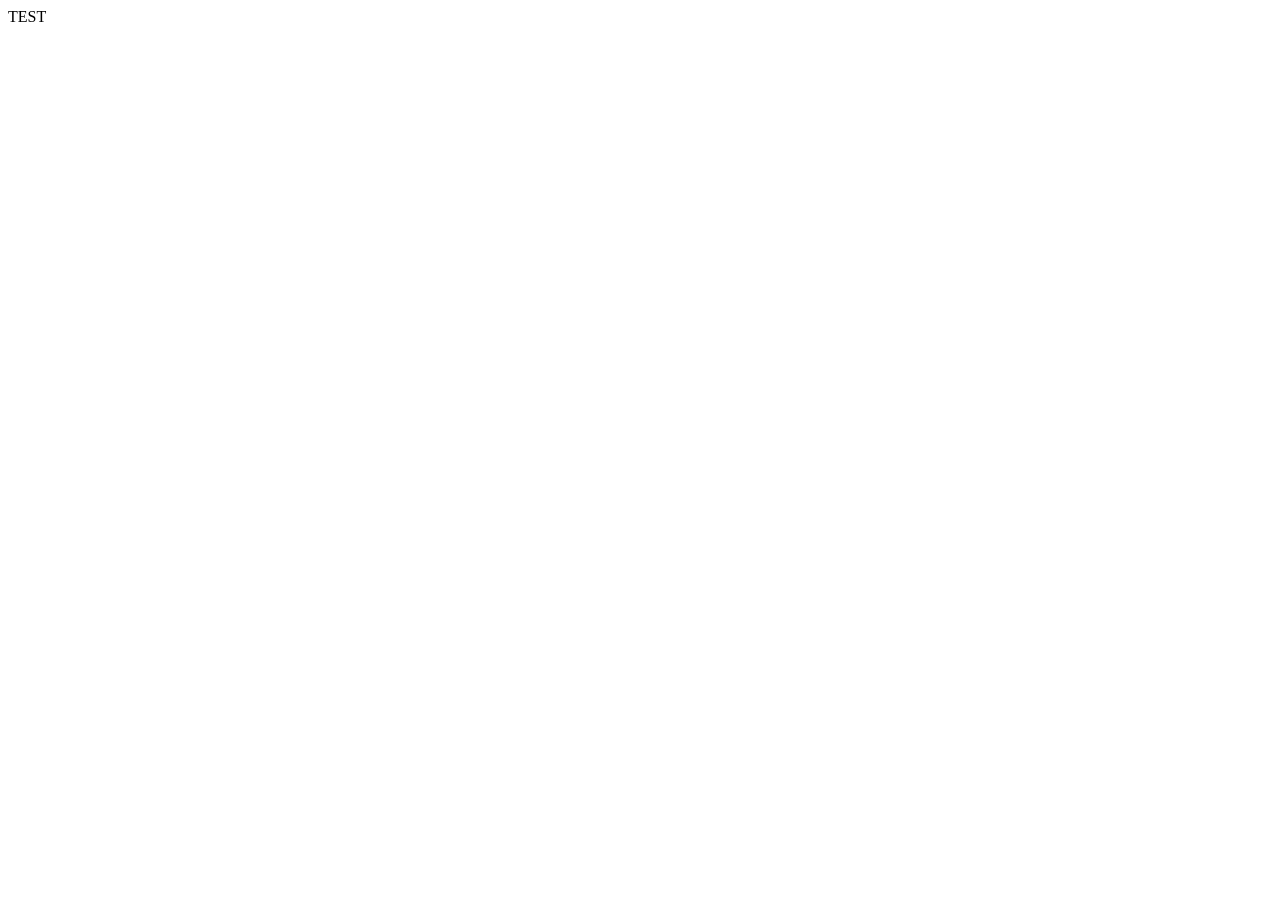
==== login.html @ 47cccaea "created the login boilerplate" ====
<!doctype html>
<html lang="en">
  <head>
    <meta charset="UTF-8" />
    <meta name="viewport" content="width=device-width, initial-scale=1.0" />
    <title>Document</title>
  </head>
  <body>
    <div class="test">TEST</div>
  </body>
</html>
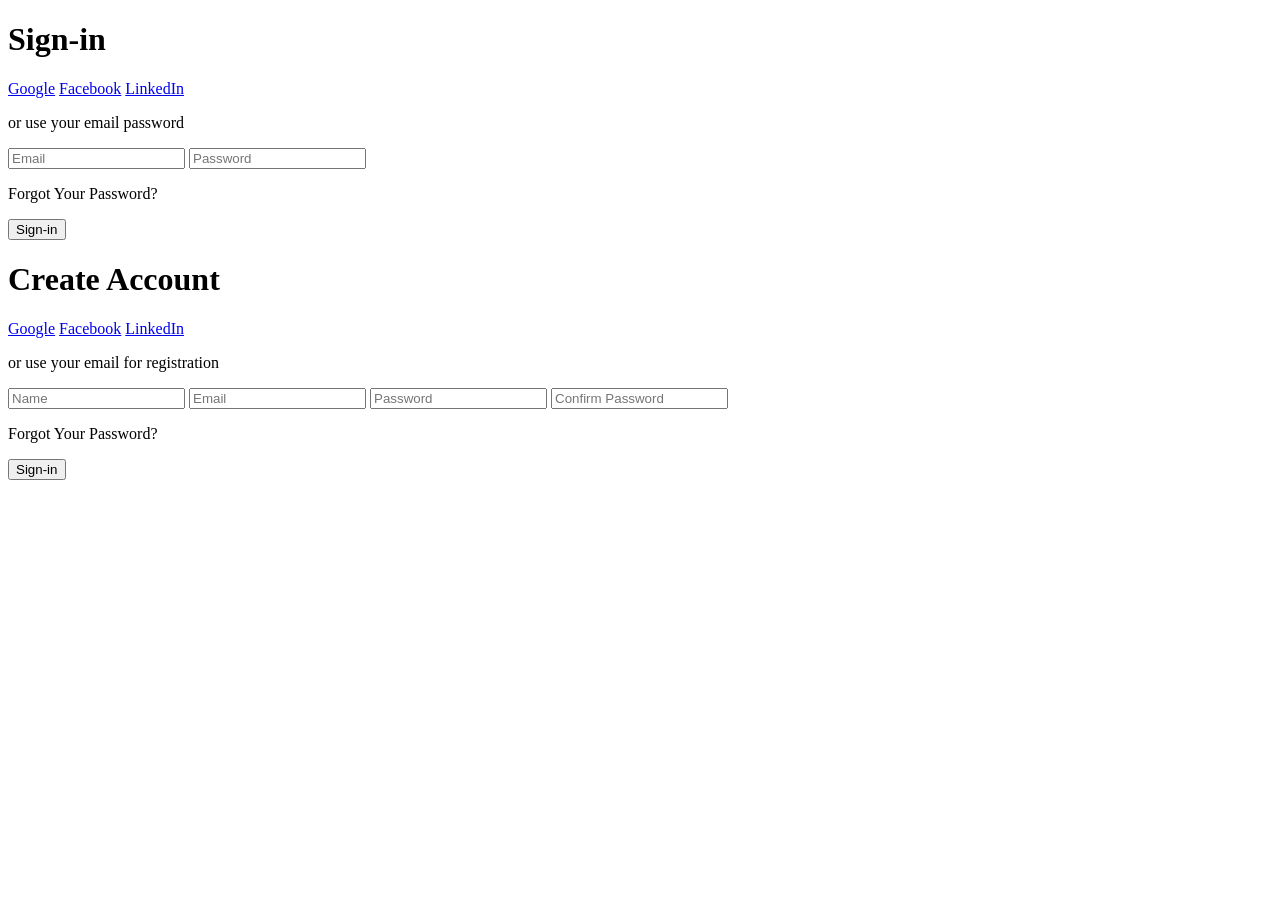
==== commit 73bf07a5: "added HTML structure for my HTML login" ====
--- a/login.html
+++ b/login.html
@@ -6,6 +6,45 @@
     <title>Document</title>
   </head>
   <body>
-    <div class="test">TEST</div>
+    <div class="container">
+      <div class="form-container">
+        <form action="POST">
+          <h1>Sign-in</h1>
+
+          <div class="other-sign-in">
+            <a href="#" class="social-icon">Google</a>
+            <a href="#" class="social-icon">Facebook</a>
+            <a href="#" class="social-icon">LinkedIn</a>
+          </div>
+
+          <p>or use your email password</p>
+          <input type="email" placeholder="Email" />
+          <input type="password" placeholder="Password" />
+
+          <p>Forgot Your Password?</p>
+          <button type="submit">Sign-in</button>
+        </form>
+      </div>
+      <div class="form-container">
+        <form action="POST">
+          <h1>Create Account</h1>
+
+          <div class="other-sign-in">
+            <a href="#" class="social-icon">Google</a>
+            <a href="#" class="social-icon">Facebook</a>
+            <a href="#" class="social-icon">LinkedIn</a>
+          </div>
+
+          <p>or use your email for registration</p>
+          <input type="text" placeholder="Name" />
+          <input type="email" placeholder="Email" />
+          <input type="password" placeholder="Password" />
+          <input type="password" placeholder="Confirm Password" />
+
+          <p>Forgot Your Password?</p>
+          <button type="submit">Sign-in</button>
+        </form>
+      </div>
+    </div>
   </body>
 </html>
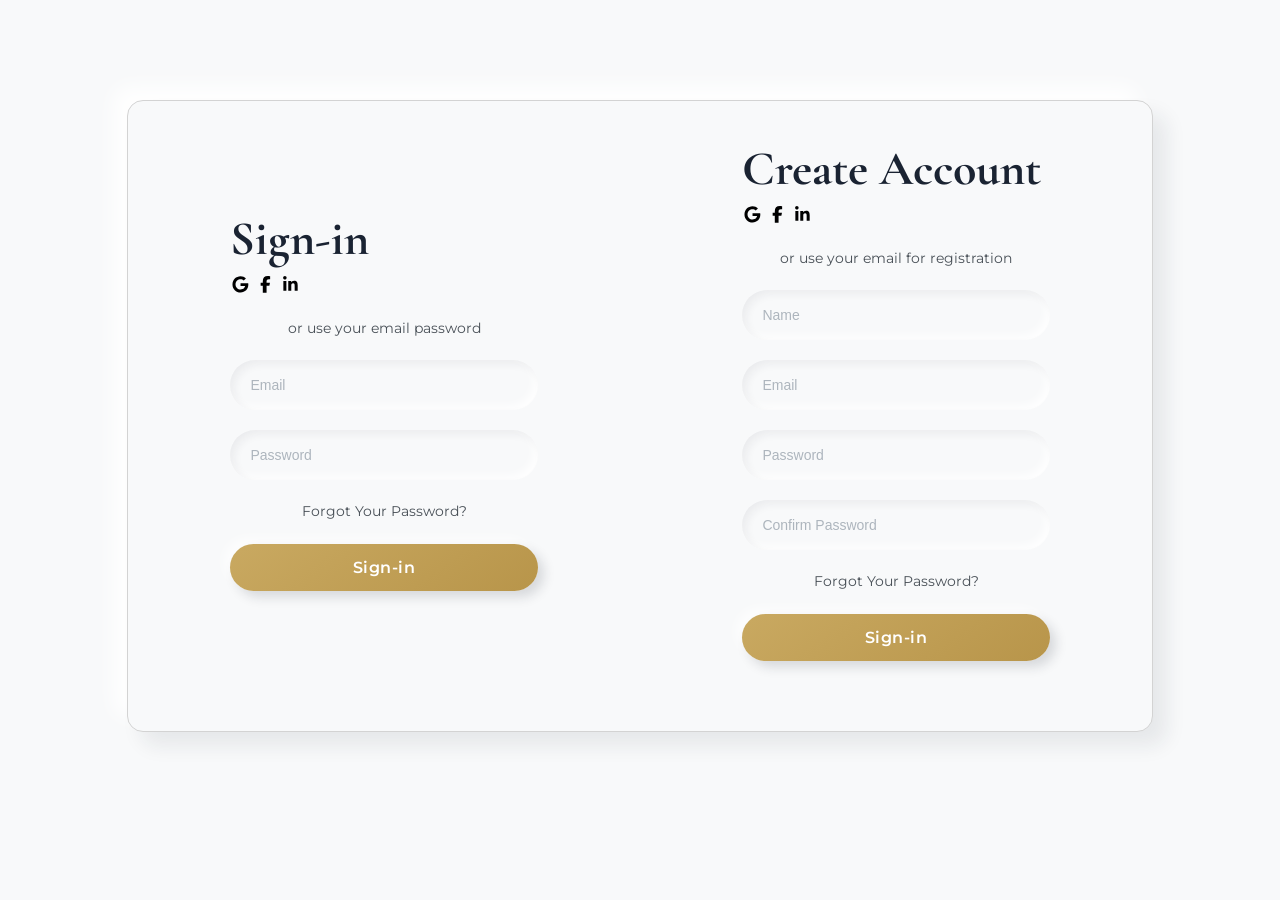
==== commit 1f824e99: "Added some styling for my login form" ====
--- a/login.html
+++ b/login.html
@@ -3,46 +3,89 @@
   <head>
     <meta charset="UTF-8" />
     <meta name="viewport" content="width=device-width, initial-scale=1.0" />
+    <!-- Stylesheet -->
+    <link rel="stylesheet" href="styles.css" />
+
+    <link
+      href="https://fonts.googleapis.com/css2?family=Cormorant+Garamond:wght@600;700&family=Montserrat:wght@400;500&display=swap"
+      rel="stylesheet"
+    />
     <title>Document</title>
   </head>
   <body>
-    <div class="container">
-      <div class="form-container">
+    <div class="login-container">
+      <div class="login-form-container">
         <form action="POST">
-          <h1>Sign-in</h1>
+          <h1 class="no-select">Sign-in</h1>
 
           <div class="other-sign-in">
-            <a href="#" class="social-icon">Google</a>
-            <a href="#" class="social-icon">Facebook</a>
-            <a href="#" class="social-icon">LinkedIn</a>
+            <a href="#" class="login-social-icon"
+              ><svg xmlns="http://www.w3.org/2000/svg" viewBox="0 0 640 640">
+                <!--!Font Awesome Free v7.2.0 by @fontawesome - https://fontawesome.com License - https://fontawesome.com/license/free Copyright 2026 Fonticons, Inc.-->
+                <path
+                  d="M564 325.8C564 467.3 467.1 568 324 568C186.8 568 76 457.2 76 320C76 182.8 186.8 72 324 72C390.8 72 447 96.5 490.3 136.9L422.8 201.8C334.5 116.6 170.3 180.6 170.3 320C170.3 406.5 239.4 476.6 324 476.6C422.2 476.6 459 406.2 464.8 369.7L324 369.7L324 284.4L560.1 284.4C562.4 297.1 564 309.3 564 325.8z"
+                /></svg
+            ></a>
+            <a href="#" class="login-social-icon"
+              ><svg xmlns="http://www.w3.org/2000/svg" viewBox="0 0 640 640">
+                <!--!Font Awesome Free v7.2.0 by @fontawesome - https://fontawesome.com License - https://fontawesome.com/license/free Copyright 2026 Fonticons, Inc.-->
+                <path
+                  d="M240 363.3L240 576L356 576L356 363.3L442.5 363.3L460.5 265.5L356 265.5L356 230.9C356 179.2 376.3 159.4 428.7 159.4C445 159.4 458.1 159.8 465.7 160.6L465.7 71.9C451.4 68 416.4 64 396.2 64C289.3 64 240 114.5 240 223.4L240 265.5L174 265.5L174 363.3L240 363.3z"
+                /></svg
+            ></a>
+            <a href="#" class="login-social-icon"
+              ><svg xmlns="http://www.w3.org/2000/svg" viewBox="0 0 640 640">
+                <!--!Font Awesome Free v7.2.0 by @fontawesome - https://fontawesome.com License - https://fontawesome.com/license/free Copyright 2026 Fonticons, Inc.-->
+                <path
+                  d="M196.3 512L103.4 512L103.4 212.9L196.3 212.9L196.3 512zM149.8 172.1C120.1 172.1 96 147.5 96 117.8C96 103.5 101.7 89.9 111.8 79.8C121.9 69.7 135.6 64 149.8 64C164 64 177.7 69.7 187.8 79.8C197.9 89.9 203.6 103.6 203.6 117.8C203.6 147.5 179.5 172.1 149.8 172.1zM543.9 512L451.2 512L451.2 366.4C451.2 331.7 450.5 287.2 402.9 287.2C354.6 287.2 347.2 324.9 347.2 363.9L347.2 512L254.4 512L254.4 212.9L343.5 212.9L343.5 253.7L344.8 253.7C357.2 230.2 387.5 205.4 432.7 205.4C526.7 205.4 544 267.3 544 347.7L544 512L543.9 512z"
+                /></svg
+            ></a>
           </div>
 
-          <p>or use your email password</p>
+          <p class="no-select">or use your email password</p>
           <input type="email" placeholder="Email" />
           <input type="password" placeholder="Password" />
 
           <p>Forgot Your Password?</p>
-          <button type="submit">Sign-in</button>
+          <button class="btn-submit-contact" type="submit">Sign-in</button>
         </form>
       </div>
-      <div class="form-container">
+      <div class="login-form-container">
         <form action="POST">
-          <h1>Create Account</h1>
+          <h1 class="no-select">Create Account</h1>
 
           <div class="other-sign-in">
-            <a href="#" class="social-icon">Google</a>
-            <a href="#" class="social-icon">Facebook</a>
-            <a href="#" class="social-icon">LinkedIn</a>
+            <a href="#" class="login-social-icon"
+              ><svg xmlns="http://www.w3.org/2000/svg" viewBox="0 0 640 640">
+                <!--!Font Awesome Free v7.2.0 by @fontawesome - https://fontawesome.com License - https://fontawesome.com/license/free Copyright 2026 Fonticons, Inc.-->
+                <path
+                  d="M564 325.8C564 467.3 467.1 568 324 568C186.8 568 76 457.2 76 320C76 182.8 186.8 72 324 72C390.8 72 447 96.5 490.3 136.9L422.8 201.8C334.5 116.6 170.3 180.6 170.3 320C170.3 406.5 239.4 476.6 324 476.6C422.2 476.6 459 406.2 464.8 369.7L324 369.7L324 284.4L560.1 284.4C562.4 297.1 564 309.3 564 325.8z"
+                /></svg
+            ></a>
+            <a href="#" class="login-social-icon"
+              ><svg xmlns="http://www.w3.org/2000/svg" viewBox="0 0 640 640">
+                <!--!Font Awesome Free v7.2.0 by @fontawesome - https://fontawesome.com License - https://fontawesome.com/license/free Copyright 2026 Fonticons, Inc.-->
+                <path
+                  d="M240 363.3L240 576L356 576L356 363.3L442.5 363.3L460.5 265.5L356 265.5L356 230.9C356 179.2 376.3 159.4 428.7 159.4C445 159.4 458.1 159.8 465.7 160.6L465.7 71.9C451.4 68 416.4 64 396.2 64C289.3 64 240 114.5 240 223.4L240 265.5L174 265.5L174 363.3L240 363.3z"
+                /></svg
+            ></a>
+            <a href="#" class="login-social-icon"
+              ><svg xmlns="http://www.w3.org/2000/svg" viewBox="0 0 640 640">
+                <!--!Font Awesome Free v7.2.0 by @fontawesome - https://fontawesome.com License - https://fontawesome.com/license/free Copyright 2026 Fonticons, Inc.-->
+                <path
+                  d="M196.3 512L103.4 512L103.4 212.9L196.3 212.9L196.3 512zM149.8 172.1C120.1 172.1 96 147.5 96 117.8C96 103.5 101.7 89.9 111.8 79.8C121.9 69.7 135.6 64 149.8 64C164 64 177.7 69.7 187.8 79.8C197.9 89.9 203.6 103.6 203.6 117.8C203.6 147.5 179.5 172.1 149.8 172.1zM543.9 512L451.2 512L451.2 366.4C451.2 331.7 450.5 287.2 402.9 287.2C354.6 287.2 347.2 324.9 347.2 363.9L347.2 512L254.4 512L254.4 212.9L343.5 212.9L343.5 253.7L344.8 253.7C357.2 230.2 387.5 205.4 432.7 205.4C526.7 205.4 544 267.3 544 347.7L544 512L543.9 512z"
+                /></svg
+            ></a>
           </div>
 
-          <p>or use your email for registration</p>
+          <p class="no-select">or use your email for registration</p>
           <input type="text" placeholder="Name" />
           <input type="email" placeholder="Email" />
           <input type="password" placeholder="Password" />
           <input type="password" placeholder="Confirm Password" />
 
           <p>Forgot Your Password?</p>
-          <button type="submit">Sign-in</button>
+          <button class="btn-submit-contact" type="submit">Sign-in</button>
         </form>
       </div>
     </div>
--- a/styles.css
+++ b/styles.css
@@ -0,0 +1,1931 @@
+/* CSS RESET */
+
+html, body, div, span, applet, object, iframe,
+h1, h2, h3, h4, h5, h6, p, blockquote, pre,
+a, abbr, acronym, address, big, cite, code,
+del, dfn, em, img, ins, kbd, q, s, samp,
+small, strike, strong, sub, sup, tt, var,
+b, u, i, center,
+dl, dt, dd, ol, ul, li,
+fieldset, form, label, legend,
+table, caption, tbody, tfoot, thead, tr, th, td,
+article, aside, canvas, details, embed, 
+figure, figcaption, footer, header, hgroup, 
+menu, nav, output, ruby, section, summary,
+time, mark, audio, video {
+	margin: 0;
+	padding: 0;
+	border: 0;
+	font-size: 100%;
+	font: inherit;
+	vertical-align: baseline;
+}
+/* HTML5 display-role reset for older browsers */
+article, aside, details, figcaption, figure, 
+footer, header, hgroup, menu, nav, section {
+	display: block;
+}
+body {
+	line-height: 1;
+}
+ol, ul {
+	list-style: none;
+}
+blockquote, q {
+	quotes: none;
+}
+blockquote:before, blockquote:after,
+q:before, q:after {
+	content: '';
+	content: none;
+}
+table {
+	border-collapse: collapse;
+	border-spacing: 0;
+}
+
+html{
+  scroll-behavior: smooth;
+}
+
+/* ROOT STYLING */
+
+:root {
+  /* Typography */
+  --font-heading: 'Cormorant Garamond', serif;
+  --font-body: 'Montserrat', sans-serif;
+  
+  --font-weight-normal: 400;
+  --font-weight-medium: 500;
+  --font-weight-semibold: 600;
+  --font-weight-bold: 700;
+  
+  --line-height-tight: 1.2;
+  --line-height-normal: 1.6;
+  --line-height-relaxed: 1.8;
+  
+  /* Primary Colors - Deep Navy & Gold (Elegant & Prestigious) */
+  --color-primary: #1a2332;        /* Deep navy blue */
+  --color-primary-light: #2d3e50;  /* Lighter navy */
+  --color-primary-dark: #0f1419;   /* Darker navy */
+  
+  --color-accent: #c9a961;         /* Elegant gold */
+  --color-accent-light: #d4bc7f;   /* Light gold */
+  --color-accent-dark: #b8954a;    /* Dark gold */
+  
+  /* Secondary Colors */
+  --color-secondary: #3d5a80;      /* Slate blue */
+  --color-secondary-light: #5a7a9f; /* Light slate */
+  
+  /* Neutral Colors */
+  --color-white: #ffffff;
+  --color-light: #f8f9fa;          /* Off-white background */
+  --color-gray-100: #e9ecef;       /* Very light gray */
+  --color-gray-200: #dee2e6;       /* Light gray */
+  --color-gray-300: #ced4da;       /* Medium-light gray */
+  --color-gray-400: #adb5bd;       /* Medium gray */
+  --color-gray-500: #6c757d;       /* Gray */
+  --color-gray-600: #495057;       /* Dark gray */
+  --color-gray-700: #343a40;       /* Very dark gray */
+  --color-black: #000000;
+  
+  /* Text Colors */
+  --text-primary: #1a2332;         /* Main text (navy) */
+  --text-secondary: #495057;       /* Secondary text */
+  --text-muted: #6c757d;           /* Muted text */
+  --text-light: #adb5bd;           /* Light text */
+  --text-white: #ffffff;           /* White text */
+  --text-accent: #c9a961;          /* Gold text */
+  
+  /* Background Colors */
+  --bg-primary: #ffffff;           /* Main background */
+  --bg-secondary: #f8f9fa;         /* Secondary background */
+  --bg-dark: #1a2332;              /* Dark background */
+  --bg-accent: #c9a961;            /* Accent background */
+  --bg-hover: #f1f3f5;             /* Hover background */
+  
+  /* Border Colors */
+  --border-light: #e9ecef;
+  --border-medium: #dee2e6;
+  --border-dark: #ced4da;
+  --border-accent: #c9a961;
+  --border-primary: #1a2332;
+  
+  /* Shadow Colors */
+  --shadow-sm: 0 1px 3px rgba(26, 35, 50, 0.12);
+  --shadow-md: 0 4px 6px rgba(26, 35, 50, 0.15);
+  --shadow-lg: 0 10px 25px rgba(26, 35, 50, 0.2);
+  --shadow-xl: 0 20px 40px rgba(26, 35, 50, 0.25);
+  --shadow-accent: 0 4px 12px rgba(201, 169, 97, 0.3);
+  --shadow-inset: inset 0 2px 4px rgba(0, 0, 0, 0.06);
+  
+  /* Button Colors */
+  --btn-primary-bg: #1a2332;
+  --btn-primary-text: #ffffff;
+  --btn-primary-hover: #2d3e50;
+  --btn-primary-active: #0f1419;
+  --btn-primary-shadow: 0 4px 12px rgba(26, 35, 50, 0.3);
+  
+  --btn-accent-bg: #c9a961;
+  --btn-accent-text: #ffffff;
+  --btn-accent-hover: #d4bc7f;
+  --btn-accent-active: #b8954a;
+  --btn-accent-shadow: 0 4px 12px rgba(201, 169, 97, 0.4);
+  
+  --btn-secondary-bg: transparent;
+  --btn-secondary-text: #1a2332;
+  --btn-secondary-border: #1a2332;
+  --btn-secondary-hover-bg: #1a2332;
+  --btn-secondary-hover-text: #ffffff;
+  
+  --btn-outline-bg: transparent;
+  --btn-outline-text: #c9a961;
+  --btn-outline-border: #c9a961;
+  --btn-outline-hover-bg: #c9a961;
+  --btn-outline-hover-text: #ffffff;
+  
+  /* Highlights & Accents */
+  --highlight-primary: #c9a961;
+  --highlight-secondary: #3d5a80;
+  --accent-underline: #c9a961;
+  --selection-bg: #c9a961;
+  --selection-text: #ffffff;
+  
+  /* Spacing */
+  --spacing-xs: 0.5rem;
+  --spacing-sm: 1rem;
+  --spacing-md: 1.5rem;
+  --spacing-lg: 2rem;
+  --spacing-xl: 3rem;
+  --spacing-2xl: 4rem;
+  
+  /* Border Radius */
+  --radius-sm: 4px;
+  --radius-md: 8px;
+  --radius-lg: 12px;
+  --radius-xl: 16px;
+  --radius-full: 9999px;
+  
+  /* Transitions */
+  --transition-fast: 150ms ease-in-out;
+  --transition-base: 250ms ease-in-out;
+  --transition-slow: 350ms ease-in-out;
+}
+
+/* Typography Styles */
+h1, h2, h3, h4, h5, h6 {
+  font-family: var(--font-heading);
+  color: var(--text-primary);
+  line-height: var(--line-height-tight);
+  margin-bottom: var(--spacing-md);
+}
+
+h1 {
+  font-weight: var(--font-weight-bold);
+  font-size: 3rem;
+}
+
+h2 {
+  font-weight: var(--font-weight-semibold);
+  font-size: 2.5rem;
+}
+
+h3 {
+  font-weight: var(--font-weight-semibold);
+  font-size: 2rem;
+}
+
+p, body {
+  font-family: var(--font-body);
+  font-weight: var(--font-weight-normal);
+  line-height: var(--line-height-normal);
+  color: var(--text-secondary);
+}
+
+body{
+  background-color: var(--color-light);
+
+}
+
+/* Text Selection */
+::selection {
+  background-color: var(--selection-bg);
+  color: var(--selection-text);
+}
+
+/* Button Styles */
+.btn-primary {
+  background-color: var(--btn-primary-bg);
+  color: var(--btn-primary-text);
+  border: none;
+  padding: var(--spacing-sm) var(--spacing-lg);
+  border-radius: var(--radius-md);
+  font-family: var(--font-body);
+  font-weight: var(--font-weight-medium);
+  cursor: pointer;
+  transition: all var(--transition-base);
+  box-shadow: var(--btn-primary-shadow);
+}
+
+.btn-primary:hover {
+  background-color: var(--btn-primary-hover);
+  transform: translateY(-2px);
+  box-shadow: var(--shadow-lg);
+}
+
+.btn-primary:active {
+  background-color: var(--btn-primary-active);
+  transform: translateY(0);
+}
+
+.btn-accent {
+  background-color: var(--btn-accent-bg);
+  color: var(--btn-accent-text);
+  border: none;
+  padding: var(--spacing-sm) var(--spacing-lg);
+  border-radius: var(--radius-md);
+  font-family: var(--font-body);
+  font-weight: var(--font-weight-medium);
+  cursor: pointer;
+  transition: all var(--transition-base);
+  box-shadow: var(--btn-accent-shadow);
+}
+
+.btn-accent:hover {
+  background-color: var(--btn-accent-hover);
+  transform: translateY(-2px);
+  box-shadow: var(--shadow-xl);
+}
+
+.btn-secondary {
+  background-color: var(--btn-secondary-bg);
+  color: var(--btn-secondary-text);
+  border: 2px solid var(--btn-secondary-border);
+  padding: var(--spacing-sm) var(--spacing-lg);
+  border-radius: var(--radius-md);
+  font-family: var(--font-body);
+  font-weight: var(--font-weight-medium);
+  cursor: pointer;
+  transition: all var(--transition-base);
+}
+
+.btn-secondary:hover {
+  background-color: var(--btn-secondary-hover-bg);
+  color: var(--btn-secondary-hover-text);
+}
+
+.btn-outline {
+  background-color: var(--btn-outline-bg);
+  color: var(--btn-outline-text);
+  border: 2px solid var(--btn-outline-border);
+  padding: var(--spacing-sm) var(--spacing-lg);
+  border-radius: var(--radius-md);
+  font-family: var(--font-body);
+  font-weight: var(--font-weight-medium);
+  cursor: pointer;
+  transition: all var(--transition-base);
+}
+
+.btn-outline:hover {
+  background-color: var(--btn-outline-hover-bg);
+  color: var(--btn-outline-hover-text);
+}
+
+
+
+
+
+
+/* HOME BANNER STYLING */
+/* [base64] */
+
+
+.parallax-container{
+    overflow: hidden;
+    position: relative;
+    height: 91.5vh;
+
+}
+
+.parallax-image{
+    position: absolute;
+    top: -50%;
+    left: 0;
+    width:100%;
+    height: 150%;
+    background-image: url("./public/images/home_banner4.jpg");
+    background-size: cover;
+    background-position: center;
+    will-change: transform;
+    z-index: 0;
+
+}
+
+.content-overlay {
+  position: relative;
+  z-index: 1;
+  display: flex;
+  flex-direction: column;
+  justify-content: center;
+  align-items: center;
+  height: 100%;
+  color: white;
+  text-align: center;
+  padding: 20px;
+}
+
+.content-overlay h1 {
+  font-family: var(--font-heading);
+  font-size: 3.5rem;
+  font-weight: var(--font-weight-bold);
+  margin-bottom: 1.5rem;
+  color: #ffffff;
+  /* Multiple layered shadows for maximum visibility */
+  text-shadow: 
+    2px 2px 8px rgba(0, 0, 0, 0.8),
+    4px 4px 16px rgba(0, 0, 0, 0.6),
+    0 0 20px rgba(0, 0, 0, 0.5);
+  letter-spacing: 1px;
+}
+
+.content-overlay p {
+  font-family: var(--font-body);
+  font-size: 1.3rem;
+  font-weight: var(--font-weight-medium);
+  line-height: 1.7;
+  max-width: 700px;
+  color: #ffffff;
+  /* Strong shadow for readability */
+  text-shadow: 
+    2px 2px 6px rgba(0, 0, 0, 0.9),
+    1px 1px 12px rgba(0, 0, 0, 0.7);
+}
+
+
+/* NAV BAR STYLING */
+/* [base64] */
+
+
+
+
+nav {
+  position: sticky;
+  top: 0vh;
+  left: 0;
+  right: 0;
+  z-index: 100;
+  display: flex;                  
+  justify-content: space-evenly;   
+  align-items: center;            
+  background-color: var(--bg-secondary); 
+  border-bottom: 1px solid rgba(255, 255, 255, 0.1);
+  padding: 0.5rem 3rem;               
+  box-shadow: 0 -4px 12px rgba(0, 0, 0, 0.25);
+  width: 100%;
+  box-sizing: border-box;
+  transition: all 0.3s ease, transform 0.3s ease, opacity 0.3s ease, visibility 0.3s ease;
+}
+
+/* Left brand / logo area */
+.nav-left {
+  flex-shrink: 0;                   /* don't let it shrink */
+}
+
+.nav-left a {
+  text-decoration: none;
+}
+
+.nav-left .brand {
+  font-family: var(--font-heading); /* or keep --font-body if preferred */
+  font-weight: var(--font-weight-bold);
+  font-size: 150%;
+  color: var(--text-secondary);                     /* change to var(--text-white) */
+  padding: 0;                       /* cleaner look */
+}
+
+/* Center menu items */
+.nav-center {
+  display: flex;
+  align-items: center;
+  gap: 2.5rem;                 
+  margin: 0;                        
+  padding: 0 25px;
+  list-style: none;
+  
+}
+
+.nav-center li a {
+  color: var(--text-secondary);
+  text-decoration: none;
+  font-family: var(--font-body);
+  font-weight: var(--font-weight-medium);
+  font-size: 0.8em;
+  transition: color var(--transition-base);
+}
+
+@media (min-width: 1100px) {
+  .nav-center li a {
+    font-size:  1.15rem;
+  }
+}
+
+.nav-center li a:hover,
+.nav-center li a:focus {
+  color: var(--color-accent);       
+}
+
+/* Active state for current section */
+.nav-center li a.active {
+  color: var(--color-accent);
+}
+
+/* Right side – Contact Us */
+.nav-right {
+  flex-shrink: 0;
+  text-align: right;
+}
+
+.nav-right span a {
+  color: var(--text-secondary);
+  text-decoration: none;
+  font-family: var(--font-body);
+  font-weight: var(--font-weight-medium);
+  font-size: 1.15rem;
+  
+  
+}
+
+
+.btn-outline-nav {
+  background-color: var(--btn-outline-bg);
+  color: var(--text-secondary);
+  display: flex;
+  align-items: center;
+  justify-content: center;
+  border: 2px solid var(--btn-outline-border);
+  padding: var(--spacing-xs) var(--spacing-md);
+  border-radius: var(--radius-md);
+  font-family: var(--font-body);
+  font-weight: var(--font-weight-medium);
+  cursor: pointer;
+  transition: all var(--transition-base);
+}
+
+
+.btn-outline-nav:hover {
+  background-color: var(--btn-outline-hover-bg);
+  color: var(--text-white);
+}
+
+
+
+.burger-menu {
+  display: flex;
+  flex-direction: column;
+  align-items: center;
+  justify-content: center;
+  width: auto;
+  height: auto;
+  gap:3px;
+  padding: 10px 6px;
+}
+
+.burger-menu > span {
+  margin: 0;
+  padding: 0;
+  display: block;
+  line-height: 0;
+}
+
+.burger-menu > span {
+  margin: 0;
+  padding: 0;
+  display: block;
+  transition: all 0.3s ease;
+}
+
+/* Animation for X state */
+.burger-menu.active > span:nth-child(1) {
+  transform: translateY(9px) rotate(45deg);
+}
+
+.burger-menu.active > span:nth-child(2) {
+  opacity: 0;
+}
+
+.burger-menu.active > span:nth-child(3) {
+  transform: translateY(-9px) rotate(-45deg);
+}
+
+.small-screen-menu{
+  width: 100%;
+  height: auto;
+  display: flex;
+  flex-direction: column;
+  justify-content: center;
+  align-items: center;
+  position: sticky;
+  top: 8.5vh;
+  left: 0;
+  right: 0;
+  z-index: 100;
+  border-radius: var(--radius-md);
+}
+
+.small-screen-menu div{
+  padding:10px 0;
+  width: 100%;
+  cursor: pointer;
+  text-align: center;
+  background: var(--bg-accent);
+}
+
+.small-screen-menu div:hover{
+  background:var(--bg-hover);
+  font-size: 1.05rem;
+  text-decoration: underline;
+}
+
+.small-screen-menu a{
+  text-decoration: none;
+  width: 100%;
+  color: var(--text-secondary);
+}
+
+
+
+
+
+
+/* Small devices (landscape phones, 576px and up) */
+@media (min-width: 176px) {
+ /* body {background-color: green;} */
+
+ #services{
+   min-height:100vh;
+}
+
+#services h3:first-of-type{
+  text-align: center;
+  margin-top: 4.5rem;
+  margin-bottom: 0px;
+  letter-spacing: 0.4rem;
+}
+
+#services h2{
+  text-align: center;
+  font-size: 3.4rem;
+  margin-top: 0.2rem;
+  margin-bottom: 2rem;
+  letter-spacing: 0.5rem;
+}
+
+.card-container {
+  display: flex;
+  flex-wrap: wrap;
+  justify-content: space-evenly;
+  max-width: 80%;
+  margin: 0 auto;
+  gap: 20px;
+}
+
+.services-card{
+  display: flex;
+  flex-direction: column;
+  border-radius: var(--radius-lg);
+  padding: 1rem;
+  min-height: 70vh;
+  min-width: 90%;
+  cursor: pointer;
+  position: relative;
+}
+
+.services-card:nth-of-type(1){
+  
+    background-image: url("./public/images/engineering_card.jpg");
+    background-size: cover;
+    background-position: center;
+    
+    
+    
+}
+
+.services-card:nth-of-type(2){
+    background-image: url("./public/images/architecture_card.jpg");
+    background-size: cover;
+    background-position: center;
+    
+}
+
+.services-card:nth-of-type(3){
+    background-image: url("./public/images/construction_card.jpg");
+    background-size: cover;
+    background-position: center;
+    
+}
+
+#services .services-card h3{
+    color: #ffffff;
+    font-size: 2.5rem;
+    text-shadow: 
+    2px 2px 8px rgba(0, 0, 0, 0.8),
+    4px 4px 16px rgba(0, 0, 0, 0.6),
+    0 0 20px rgba(0, 0, 0, 0.5);
+    letter-spacing: 1px;
+    align-self: flex-start;
+    margin-top: 1.2rem;
+    z-index: 2;
+}
+}
+
+#services .services-card p {
+  font-family: var(--font-body);
+  font-size: 1.05rem;
+  font-weight: var(--font-weight-medium);
+  line-height: 1.7;
+ width: 70%;
+  margin: 15% auto ;
+  text-align: center;
+  color: #ffffff;
+  z-index: 2;
+  text-shadow: 
+    2px 2px 6px rgba(0, 0, 0, 0.9),
+    1px 1px 12px rgba(0, 0, 0, 0.7);
+}
+
+
+.content-overlay-top {
+  background-color: hsla(0, 0%, 0%, 0.5);
+  position: absolute;
+  border-radius: var(--radius-lg) var(--radius-lg) 0 0;
+
+  top:0;
+  left: 0;
+  height: 50%;
+  width: 100%;
+}
+
+.content-overlay-bottom {
+  background-color: hsla(0, 0%, 0%, 0.5);
+  position: absolute;
+  border-radius: 0 0 var(--radius-lg) var(--radius-lg) ;
+
+  top:50%;
+  left: 0;
+  height: 50%;
+  width: 100%;
+}
+
+.content-overlay-top, .content-overlay-bottom{
+  transform: scaleX(0);
+  transform-origin: left;
+  transition: transform 0.6s ease;
+}
+
+.content-overlay-top.active,
+.content-overlay-bottom.active {
+    transform: scaleX(1);
+}
+
+.content-overlay-bottom.active {
+    transform: scaleX(1);
+    transition-delay: 0.1s;
+}
+
+.services-card p {
+    opacity: 0;
+    transform: translateY(10px);
+    transition: opacity 0.5s ease, transform 0.5s ease;
+    transition-delay: 0.2s;
+}
+
+.services-card p.visible {
+    opacity: 1;
+    transform: translateY(0);
+}
+
+
+
+/* Medium devices (tablets, 768px and up) */
+@media (min-width: 768px) {
+ /* body {background-color: rgb(71, 17, 195);} */
+ .services-card{
+  min-width: 40%;
+
+}
+
+#services .services-card h3{
+    font-size: 2.0rem;
+}
+  
+}
+
+/* Large devices (desktops, 992px and up) */
+@media (min-width: 992px) {
+ /* body {background-color: rgb(242, 118, 192);} */
+ .card-container {
+  margin: auto;
+  display: flex;
+  flex-wrap:nowrap;
+  justify-content: space-between;
+  max-width: 80%;
+  margin: 0 auto;
+}
+   .services-card{
+  min-width: 30%;
+
+}
+
+#services .services-card h3{
+    font-size: 2.5rem;
+}
+}
+
+/* ABOUT US SECTION STYLING */
+/* +++++++++++++++++++++++++++++++++++++++++++++++++++++++++++++++++++ */
+
+
+ /* Small devices (landscape phones, 576px and up) */
+@media (min-width: 176px) {
+ /* body {background-color: rgba(117, 161, 117, 0.484);} */
+    #about-us {
+      min-height: 300vh;;
+    }   
+    #about-us h2{
+      width: 75%;
+      font-size: 2.8rem;
+      margin: 6rem auto
+    }
+    
+    .card-grid-about-us{
+  display: grid;
+  grid-template-columns: 80%;
+  grid-template-rows: 50vh 50vh 100vh 50vh 50vh;
+  gap: 9px;
+  justify-content: center;
+  }
+
+  .about-us-card{
+  box-sizing: border-box;
+  height: 100%;
+  width: 100%;
+  border-radius: var(--radius-lg);
+  padding: 1rem;
+  }
+
+  .about-us-card:nth-of-type(1){
+  background-image: url("./public/images/enduring_design.jpg");
+  background-size: cover;
+   background-position: center;
+
+}
+
+.about-us-card:nth-of-type(2){
+  background-image: url("./public/images/construction.jpg");
+  background-size: cover;
+   background-position: center;
+  
+}
+
+.about-us-card:nth-of-type(3){
+  display: flex;
+  justify-content: center;
+  align-items: center;
+  flex-direction: column;
+  padding: 5rem;
+}
+
+
+
+
+.about-us-card:nth-of-type(4){
+  background-image: url("./public/images/signature_architecture.jpg");
+  background-size: cover;
+   background-position: center;
+   
+  
+}
+
+.about-us-card:nth-of-type(5){
+  width: 100%;
+  background-image: url("./public/images/transforming_landscapes.jpg");
+  background-size: cover;
+   background-position: center;
+  
+}
+
+/* Style h3 and h4 in all cards EXCEPT the 3rd card */
+.about-us-card:not(:nth-of-type(3)) h3,
+.about-us-card:not(:nth-of-type(3)) h4 {
+  color: #ffffff;
+  font-size: 2.5rem;
+  text-shadow: 
+    2px 2px 8px rgba(0, 0, 0, 0.8),
+    4px 4px 16px rgba(0, 0, 0, 0.6),
+    0 0 20px rgba(0, 0, 0, 0.5);
+  letter-spacing: 1px;
+  margin-bottom: 5px;
+}
+
+.about-us-card:not(:nth-of-type(3)) h4 {
+  font-size: 1.4rem;
+  margin-top: 0;
+}
+
+/* Separate styling for h3 in the 3rd card */
+.about-us-card:nth-of-type(3) h3 {
+  font-size: 2.5rem;
+  font-size: 6vh;
+  color: var(--text-primary);
+  text-shadow: none; 
+} 
+
+/* Separate styling for p in the 3rd card */
+.about-us-card:nth-of-type(3) p {
+  font-size: 80%;
+} 
+
+}
+
+
+/* Medium devices (tablets, 768px and up) */
+@media (min-width: 768px) {
+ /* body {background-color: rgba(70, 17, 195, 0.245);} */
+  #about-us h2{
+  width: 60%;
+  font-size: 3.5rem;
+  margin: 3rem 0 4rem 8rem;
+}
+
+.card-grid-about-us{
+  grid-template-columns: 40% 40%;
+  grid-template-rows: 75vh 75vh 75vh;
+
+  }
+
+
+.about-us-card:nth-of-type(3){
+  padding: 2rem;
+
+}
+
+
+.about-us-card:nth-of-type(5){
+  grid-column: 1/3;
+
+}
+
+}
+
+/* Large devices (desktops, 992px and up) */
+@media (min-width: 992px) {
+ /* body {background-color: rgba(242, 118, 192, 0.355);} */
+  #about-us h2{
+  width: 60%;
+  font-size: 4.0rem;
+  margin: 3rem auto 4rem 14rem;
+}
+
+.card-grid-about-us{
+  grid-template-rows: 100vh 100vh 100vh;
+
+  }
+
+
+.about-us-card:nth-of-type(3){
+  padding: 6rem;
+}
+
+
+}
+
+/* Extra large devices (large desktops, 1200px and up) */
+ @media (min-width: 1200px) {
+ /* body {background-color: rgba(101, 220, 233, 0.268);} */
+  #about-us h2{
+  width: 50%;
+  font-size: 4.5rem;
+  margin: 3rem auto 4rem 14rem;
+}
+
+.about-us-card:nth-of-type(3){
+  padding: 8rem;
+}
+ } 
+
+
+/* PAST PROJECTS SECTION STYLING */
+/* +++++++++++++++++++++++++++++++++++++++++++++++++++++++++++++++++++ */
+
+
+ /* Small devices (landscape phones, 576px and up) */
+@media (min-width: 176px) {
+ /* body {background-color: rgba(117, 161, 117, 0.484);} */
+    #past-projects {
+      min-height: 100vh;;
+    }   
+    #past-projects h2{
+      width: 75%;
+      font-size: 2.8rem;
+      margin: 6rem auto
+    }
+
+    .pp-flex-container{
+    display: flex;
+    flex-direction: column;
+    justify-content: center;
+    align-items: center;
+    width: 100%;
+    min-height: 100vh;
+
+  }
+
+  .pp-card{
+    display: grid;
+    grid-template-columns:repeat(8,1fr);
+
+    grid-template-rows: repeat(20,1fr);
+    border-radius: var(--radius-md);
+    height: 20vh;
+    width:99%;
+    position:relative;
+  }
+
+  .pp-card::before {
+    content: "";
+    position: absolute;
+    top: 0;
+    left:0;
+    right: 0;
+    bottom: 0;
+    background-color: rgba(0, 0, 0, 0.04);
+    border-radius: var(--radius-md);
+    pointer-events: none;
+    z-index: 0;
+  }
+
+  .pp-button {
+    position: relative;
+    z-index: 1;
+  background-color: rgba(201, 169, 97, 0.9); /* Your gold accent */
+  grid-column-start: 8;
+  border: none;
+  border-radius: var(--radius-md);
+  padding: 0.75rem;
+  cursor: pointer;
+  transition: all var(--transition-base);
+  display: flex;
+  align-items: center;
+  justify-content: center;
+  box-shadow: var(--shadow-md);
+}
+
+
+.pp-button:hover {
+  background-color: var(--color-accent-dark);
+  transform: translateY(-2px);
+  box-shadow: var(--shadow-lg);
+}
+
+.pp-button-icon {
+  stroke: var(--color-white);
+  transition: transform var(--transition-base);
+}
+
+.pp-button.active .pp-button-icon {
+  transform: rotate(180deg); /* For chevron animation */
+}
+
+.pp-details{
+  z-index: 1;
+  margin: 0 auto;
+  grid-area: 10/1/20/9;
+  color: var(--text-white);
+  display: grid;
+  grid-template-columns: repeat(4, 1fr);
+  grid-template-rows: repeat(5,1fr);
+ 
+  
+}
+
+/* Labels - narrower */
+.pp-item:nth-of-type(1){
+  grid-area: 2/1/3/2;  /* 1 column */
+  padding-left: 15%;
+}
+
+.pp-item:nth-of-type(3){
+  grid-area: 3/1/4/2;  /* 1 column */
+  padding-left: 15%;
+}
+
+.pp-item:nth-of-type(5){
+  grid-area: 4/1/5/2;  /* 1 column */
+  padding-left: 15%;
+}
+
+/* Descriptions - wider for text wrapping */
+.pp-description:nth-of-type(2){
+  grid-area: 2/3/3/7;  /* 5 columns - plenty of room */
+
+}
+
+.pp-description:nth-of-type(4){
+  grid-area: 3/3/4/7;  /* 5 columns */
+}
+
+.pp-description:nth-of-type(6){
+  grid-area: 4/3/5/7;  /* 5 columns */
+}
+
+
+
+  .pp-card.active{
+    border: 1px solid black;
+    border-radius: var(--radius-md);
+    height: 110vh;
+    width:99%;
+  }
+
+  .pp-card.active::before {
+  background-color: rgba(0, 0, 0, 0.2);
+}
+
+
+  .pp-card:nth-of-type(1){
+    background-image: url("./public/images/design_1.jpg");
+    background-size: cover;
+   background-position: center;
+  }
+  .pp-card:nth-of-type(2){
+    background-image: url("./public/images/design_2.jpg");
+    background-size: cover;
+   background-position: center;
+  }
+  .pp-card:nth-of-type(3){
+    background-image: url("./public/images/design_3.jpg");
+    background-size: cover;
+   background-position: center;
+  }
+  .pp-card:nth-of-type(4){
+    background-image: url("./public/images/design_4.jpg");
+    background-size: cover;
+   background-position: center;
+  }
+  .pp-card:nth-of-type(5){
+    background-image: url("./public/images/design_5.jpg");
+    background-size: cover;
+   background-position: center;
+  }
+    
+
+}
+
+
+/* Medium devices (tablets, 768px and up) */
+@media (min-width: 768px) {
+ /* body {background-color: rgba(70, 17, 195, 0.245);} */
+  #past-projects h2{
+  width: 60%;
+  font-size: 3.5rem;
+  margin: 3rem 0 4rem 8rem;
+}
+
+
+
+
+}
+
+/* Large devices (desktops, 992px and up) */
+@media (min-width: 992px) {
+ /* body {background-color: rgba(242, 118, 192, 0.355);} */
+  #past-projects h2{
+  width: 60%;
+  font-size: 4.0rem;
+  margin: 3rem auto 4rem 14rem;
+}
+
+.pp-flex-container{
+
+    flex-direction: row;
+    justify-items: center;
+    align-items: center;
+    width: 83%;
+    height: 100vh;
+    margin: 0 auto;
+
+  }
+
+  .pp-card{
+    height: 90vh;
+    width: 20%;
+  }
+
+  .pp-card.active{
+    width:75%;
+    height: 90vh;
+  }
+
+}
+
+/* Extra large devices (large desktops, 1200px and up) */
+ @media (min-width: 1200px) {
+ /* body {background-color: rgba(101, 220, 233, 0.268);} */
+  #past-projects h2{
+  width: 50%;
+  font-size: 4.5rem;
+  margin: 3rem auto 4rem 14rem;
+}
+
+ } 
+
+ /* news SECTION STYLING */
+/* +++++++++++++++++++++++++++++++++++++++++++++++++++++++++++++++++++ */
+
+
+ /* Small devices (landscape phones, 576px and up) */
+@media (min-width: 176px) {
+ /* body {background-color: rgba(117, 161, 117, 0.484);} */
+    #news {
+      min-height: 100vh;;
+    }   
+    #news h2{
+      width: 75%;
+      font-size: 2.8rem;
+      margin: 6rem auto
+    }
+    .card-grid-news{
+  display: grid;
+  grid-template-columns: 80%;
+  grid-template-rows: 50vh 50vh 50vh 50vh;
+  gap: 9px;
+  justify-content: center;
+  margin: 0 auto;
+  width: 95%;
+  }
+
+  .news-card{
+  box-sizing: border-box;
+  height: 100%;
+  width: 100%;
+  border-radius: var(--radius-lg);
+  padding: 1rem;
+  }
+
+  .news-card:nth-of-type(1){
+  padding: 0;
+  overflow: hidden;
+  position: relative; /* Add this */
+}
+
+.news-card:nth-of-type(1) > video{
+  position: absolute; /* Add this */
+  z-index: -1;
+  top: 50%;
+  left: 50%;
+  transform: translate(-50%, -50%) scale(1);
+  min-width: 100%;
+  min-height: 100%;
+  width: auto;
+  height: auto;
+  object-fit: cover;  
+  border-radius: var(--radius-lg); 
+}
+
+.news-card:nth-of-type(2){
+  background-image: url("./public/images/lake_house_constr.jpg");
+  background-size: cover;
+   background-position: center;
+  
+}
+
+.news-card:nth-of-type(3){
+  background-image: url("./public/images/lake_house.jpg");
+  background-size: cover;
+   background-position: center;
+}
+
+
+
+.news-card:nth-of-type(4){
+  background-image: url("./public/images/lake_house_interior.jpg");
+  background-size: cover;
+   background-position: center;
+   
+  
+}
+
+
+
+
+.news-card h3,
+.news-card h4 {
+  color: #ffffff;
+  font-size: 1.2rem;
+  text-shadow: 
+    2px 2px 8px rgba(0, 0, 0, 0.8),
+    4px 4px 16px rgba(0, 0, 0, 0.6),
+    0 0 20px rgba(0, 0, 0, 0.5);
+  letter-spacing: 1px;
+  margin-bottom: 5px;
+}
+
+.news-card:nth-of-type(1) h3{
+ padding-left: 20px;
+ padding-top: 20px;
+}
+
+.news-card:nth-of-type(1) h4 {
+ padding-left: 20px;
+ padding-top: 0px;
+}
+
+
+
+
+
+
+
+
+}
+
+
+/* Medium devices (tablets, 768px and up) */
+@media (min-width: 768px) {
+ /* body {background-color: rgba(70, 17, 195, 0.245);} */
+  #news h2{
+  width: 60%;
+  font-size: 3.5rem;
+  margin: 3rem 0 4rem 8rem;
+}
+.card-grid-news{
+  grid-template-columns: repeat(12,1fr);
+  grid-template-rows: 55vh 55vh;
+  gap: 9px;
+  width: 75%;
+
+  }
+
+
+  
+  
+  .news-card:nth-of-type(1){
+    grid-area: 1/1/2/8;
+    
+  }
+
+  .news-card:nth-of-type(2){
+    grid-area: 1/8/1/13;
+    
+  }
+  
+  .news-card:nth-of-type(3){
+    grid-area: 2/1/2/6;
+  
+  }
+
+  .news-card:nth-of-type(4){
+    padding: 2rem;
+    grid-area: 2/6/2/13;
+  
+  }
+
+}
+
+/* Large devices (desktops, 992px and up) */
+@media (min-width: 992px) {
+ /* body {background-color: rgba(242, 118, 192, 0.355);} */
+  #news h2{
+  width: 60%;
+  font-size: 4.0rem;
+  margin: 3rem auto 4rem 14rem;
+}
+
+
+
+
+
+
+}
+
+/* Extra large devices (large desktops, 1200px and up) */
+ @media (min-width: 1200px) {
+ /* body {background-color: rgba(101, 220, 233, 0.268);} */
+  #news h2{
+  width: 50%;
+  font-size: 4.5rem;
+  margin: 3rem auto 4rem 14rem;
+}
+
+ } 
+
+/* building-tracker SECTION STYLING */
+/* +++++++++++++++++++++++++++++++++++++++++++++++++++++++++++++++++++ */
+
+
+ /* Small devices (landscape phones, 576px and up) */
+@media (min-width: 176px) {
+ /* body {background-color: rgba(117, 161, 117, 0.484);} */
+    #building-tracker {
+      min-height: 200vh;
+    }   
+    #building-tracker h2{
+      width: 75%;
+      font-size: 2.8rem;
+      margin: 6rem auto;
+    }
+
+    .building-tracker-card-container{
+      display:grid;
+      grid-template-rows: 50vh 100vh 50vh;
+      width:80%;
+      height: 85vh;
+      gap:10px;
+      margin: 0 auto;
+    }
+
+    .building-tracker-card{
+      box-sizing: border-box;
+  height: 100%;
+  width: 100%;
+  border-radius: var(--radius-lg);
+  padding: 1rem;
+    }
+
+    .building-tracker-card:nth-of-type(1){
+      background: url(./public/images/building_card_1.jpg);
+      background-size: cover;
+      background-position: center;
+
+    }
+
+    .building-tracker-card:nth-of-type(2){
+      background: #f8f9fa;
+      box-shadow: 14px 14px 20px rgba(26, 35, 50, 0.08), -14px -14px 20px rgba(255, 255, 255, 0.9);
+ 
+
+    }
+
+    .building-tracker-card:nth-of-type(2){
+      background: #f8f9fa;
+      box-shadow: 14px 14px 20px rgba(26, 35, 50, 0.08), -14px -14px 20px rgba(255, 255, 255, 0.9);
+      background-size: cover;
+      background-position: center;
+      display: flex;
+      flex-direction: column;
+
+    }
+    .building-tracker-card:nth-of-type(2) > h3{
+      text-align: center;
+      margin-top: 5%;
+    }
+
+    .building-tracker-card:nth-of-type(2) > p{
+      text-align: center;
+      margin-top: 5%;
+      padding: 10%;
+    }
+
+    .building-tracker-card:nth-of-type(2) > button{
+
+      margin-top: auto;
+      margin-bottom: 10%;
+      
+    }
+
+
+
+    .building-tracker-card:nth-of-type(3){
+      background: url(./public/images/building_card_2.jpg);
+      background-size: cover;
+      background-position: center;
+
+    }
+    
+
+}
+
+
+/* Medium devices (tablets, 768px and up) */
+@media (min-width: 768px) {
+ /* body {background-color: rgba(70, 17, 195, 0.245);} */
+  #building-tracker h2{
+  width: 60%;
+  font-size: 3.5rem;
+  margin: 0rem 0 4rem 8rem;
+}
+
+.building-tracker-card-container{
+      display:grid;
+      grid-template-columns: 1fr 1.4fr 1fr;
+      grid-template-rows: auto;
+      width:80%;
+      height: 85vh;
+      gap:10px;
+      margin: 0 auto;
+    }
+
+
+}
+
+/* Large devices (desktops, 992px and up) */
+@media (min-width: 992px) {
+ /* body {background-color: rgba(242, 118, 192, 0.355);} */
+  #building-tracker h2{
+  width: 60%;
+  font-size: 4.0rem;
+  margin: 0rem auto 4rem 14rem;
+}
+
+}
+
+/* Extra large devices (large desktops, 1200px and up) */
+ @media (min-width: 1200px) {
+ /* body {background-color: rgba(101, 220, 233, 0.268);} */
+  #building-tracker h2{
+  width: 50%;
+  font-size: 4.5rem;
+  margin: 3rem auto 4rem 14rem;
+}
+
+ } 
+
+
+ /* contact-us SECTION STYLING */
+/* +++++++++++++++++++++++++++++++++++++++++++++++++++++++++++++++++++ */
+
+
+ /* Small devices (landscape phones, 576px and up) */
+@media (min-width: 176px) {
+ /* body {background-color: rgba(117, 161, 117, 0.484);} */
+    #contact-us {
+      min-height: 100vh;
+      padding-top: 4rem;
+    }   
+    
+    #contact-us h2{
+      width: 75%;
+      font-size: 2.8rem;
+      margin: 6rem auto;
+      padding-top: 30rem;
+
+    }
+    
+    .contact-us-container{
+      width: 80%;
+      min-height: 100vh;
+      background: #f8f9fa;
+      display: grid;
+      grid-template-columns: 1fr 1fr 1fr 1fr;
+      grid-template-rows: 1fr 1fr 1fr 1fr 1fr;
+      overflow: hidden;
+      border-radius: var(--radius-xl);
+      box-shadow: 14px 14px 20px rgba(26, 35, 50, 0.08), -14px -14px 20px rgba(255, 255, 255, 0.9);
+      margin: 0 auto;
+    }
+
+    .contact-us-container h3{
+      text-align: center;
+      margin-top: 10%;
+      grid-column: 2/4;
+      
+    }
+
+    .contact-us-details {
+
+  text-align: left;
+  margin-top: 10px;
+  grid-column: 1/5;
+  grid-row: 2/6;
+  display: flex;
+  flex-direction: column;
+  padding-left: 15%;
+  padding-right: 15%;
+}
+
+label, input, button {
+  display: block;
+  width: 100%;
+  padding: 0;
+  border: none;
+  outline: none;
+  box-sizing: border-box;
+}
+
+label:nth-of-type(1) {
+  margin-bottom: 4px;
+}
+
+label {
+  margin-top: 12px;
+}
+
+input::placeholder{
+  color: var(--color-gray-400);
+}
+
+select option[value=""][disabled] {
+  color: var(--color-gray-400);
+}
+
+select:valid {
+  color: var(--text-secondary);
+}
+
+select:invalid {
+  color: var(--color-gray-400);
+}
+
+
+input, select {
+  background: #f8f9fa;
+  padding: 10px;
+  padding-left: 20px;
+  height: 50px;
+  font-size: 14px;
+  border-radius: 50px;
+  border: none;
+  box-shadow: inset 4px 4px 8px rgba(26, 35, 50, 0.06), 
+              inset -4px -4px 8px rgba(255, 255, 255, 0.9);
+}
+
+input:focus, textarea:focus, select:focus {
+  border:none;
+  box-shadow: inset 4px 4px 8px rgba(26, 35, 50, 0.06), 
+              inset -4px -4px 8px rgba(255, 255, 255, 0.9),
+              0 0 0 2px rgba(201, 169, 97, 0.2);
+}
+
+textarea {
+  background: #f8f9fa;
+  padding: 15px 10px 15px 20px; /* top, right, bottom, left */
+  height: auto;
+  min-height: 100px;
+  resize: vertical;
+  font-size: 14px;
+  font-family: var(--font-body);
+  border-radius: var(--radius-lg);
+  border: none;
+  box-shadow: inset 4px 4px 8px rgba(26, 35, 50, 0.06), 
+              inset -4px -4px 8px rgba(255, 255, 255, 0.9);
+}
+
+.btn-submit-contact {
+  margin-top: 20px;
+  margin-bottom: 50px;
+  background: linear-gradient(145deg, var(--color-accent), var(--color-accent-dark));
+  color: var(--text-white);
+  padding: 14px 32px;
+  font-size: 16px;
+  font-weight: var(--font-weight-semibold);
+  font-family: var(--font-body);
+  border: none;
+  border-radius: 50px;
+  cursor: pointer;
+  transition: all var(--transition-base);
+  box-shadow: 6px 6px 12px rgba(26, 35, 50, 0.15), 
+              -6px -6px 12px rgba(255, 255, 255, 0.7);
+  width: 100%;
+  letter-spacing: 0.5px;
+}
+
+.btn-submit-contact:hover {
+  background: linear-gradient(145deg, var(--color-accent-light), var(--color-accent));
+  transform: translateY(-2px);
+  box-shadow: 8px 8px 16px rgba(26, 35, 50, 0.2), 
+              -8px -8px 16px rgba(255, 255, 255, 0.8),
+              0 0 20px rgba(201, 169, 97, 0.3);
+}
+
+.btn-submit-contact:active {
+  transform: translateY(0);
+  box-shadow: inset 4px 4px 8px rgba(26, 35, 50, 0.2), 
+}
+
+
+}
+
+
+/* Medium devices (tablets, 768px and up) */
+@media (min-width: 768px) {
+ /* body {background-color: rgba(70, 17, 195, 0.245);} */
+  #contact-us h2{
+  width: 60%;
+  font-size: 3.5rem;
+  margin: 1rem 0 4rem 8rem;
+  padding-top: 0rem;
+
+}
+
+.contact-us-image {
+  margin-top: 10px;
+  grid-column: 3/5;
+  grid-row: 2/6;
+  margin:5% ;
+  border-radius: var(--radius-xl);
+  background-image: url(./public/images/contact-us.jpg);
+  overflow: hidden;
+  background-size: cover;
+  background-position: center;
+  
+}
+
+.contact-us-details {
+
+ 
+  grid-column: 1/3;
+  grid-row: 2/6;
+  padding-left: 15%;
+  padding-right: 0;
+}
+
+
+}
+
+/* Large devices (desktops, 992px and up) */
+@media (min-width: 992px) {
+ /* body {background-color: rgba(242, 118, 192, 0.355);} */
+  #contact-us h2{
+  width: 60%;
+  font-size: 4.0rem;
+  margin: 3rem auto 4rem 14rem;
+}
+
+}
+
+/* Extra large devices (large desktops, 1200px and up) */
+ @media (min-width: 1200px) {
+ /* body {background-color: rgba(101, 220, 233, 0.268);} */
+  #contact-us h2{
+  width: 50%;
+  font-size: 4.5rem;
+  margin: 3rem auto 4rem 14rem;
+}
+
+ } 
+
+
+/* FOOTER STYLING */
+
+ /* Small devices (landscape phones, 576px and up) */
+@media (min-width: 176px) {
+ /* body {background-color: green;} */
+  footer{
+    max-width: 100%;
+    min-height: 15vh;
+    display: flex;
+    flex-direction: column;
+    flex-wrap: wrap;
+    align-items: stretch;
+    margin-top: 10%;
+    background-color: var(--color-gray-200);
+    padding: 20px;
+  }
+
+  .left-footer{
+    width: 70%;
+    height: auto;
+    margin: 0 auto;
+  }
+
+  .left-footer p{
+    text-align: center;
+    font-weight: var(--font-weight-semibold);
+  }
+
+  .contact-details{
+    margin: 5% 15%;
+  }
+
+  .center-footer{
+    width: 70%;
+    height: auto;
+    margin: 10px auto;
+    text-align: center;
+
+
+  }
+
+  .right-footer{
+    width: 70%;
+    height: auto;
+    text-align: center;
+    margin: 30px auto;
+
+  }
+
+  .right-footer p{
+    font-weight: var(--font-weight-semibold);
+  }
+
+  .icons{
+    margin: 5px;
+  }
+  .icons span{
+    padding: 15%;
+  
+  }
+ 
+}
+
+/* Medium devices (tablets, 768px and up) */
+@media (min-width: 768px) {
+ /* body {background-color: rgb(71, 17, 195);} */
+  footer{
+    flex-direction: row;
+    justify-content: space-evenly;
+    flex-wrap: wrap;
+    align-items: stretch;
+  }
+
+
+  .contact-details{
+    margin: 5% 15%;
+  }
+
+  .left-footer{
+    width: 30%;
+    height: 100%;
+
+  }
+
+  .center-footer{
+    width: 30%;
+    height: 100%;
+    margin: auto auto;
+
+    border-right: #000000 1px solid;
+    border-left: #000000 1px solid;
+    text-align: center;
+
+
+  }
+
+  .right-footer{
+    width: 30%;
+    height: 100%;
+    text-align: center;
+  }
+
+  .right-footer p{
+    font-weight: var(--font-weight-semibold);
+  }
+
+  .icons{
+    margin: 50px
+  }
+  .icons span{
+    padding: 15%;
+  
+  }
+}
+  
+/* LOGIN HTML */
+
+
+ /* Small devices (landscape phones, 576px and up) */
+@media (min-width: 176px) {
+ /* body {background-color: green;} */
+  .login-container{
+    width:80%;
+    min-height: 70vh;
+    display: flex;
+    flex-direction: row;
+    justify-content: space-around;
+    flex-wrap: wrap;
+
+    align-items: center;
+    margin: 100px auto;
+    border: 1px solid lightgray;
+    border-radius: var(--radius-xl);
+
+    background: #f8f9fa;
+    box-shadow: 14px 14px 20px rgba(26, 35, 50, 0.08), -14px -14px 20px rgba(255, 255, 255, 0.9);
+  }
+
+
+
+  .login-form-container{
+    width: 30%;
+    height: auto;
+  }
+  .login-form-container p{
+text-align: center;
+margin: 15px 0;
+font-size: 0.9rem;
+  }
+
+  .login-form-container h1{
+margin: 20px 0 5px;
+  }
+
+  .login-form-container input{
+margin: 20px  0
+  }
+
+  .login-social-icon{
+    height: 1.3rem;
+  width: 1.3rem;
+  display: inline-block;
+  }
+ 
+}
+
+/* Medium devices (tablets, 768px and up) */
+/* @media (min-width: 768px) { */
+ /* body {background-color: rgb(71, 17, 195);} */
+
+/* } */
+  
+
+
+/* Large devices (desktops, 992px and up) */
+/* @media (min-width: 992px) { */
+ /* body {background-color: rgb(242, 118, 192);} */
+
+/* } */
+
+/* Extra large devices (large desktops, 1200px and up) */
+/* @media (min-width: 1200px) {
+ body {background-color: rgb(101, 217, 233);}
+  
+} */
+
+/* Extra extra large devices (larger desktops, 1400px and up) */
+/* @media (min-width: 1400px) {
+ body {background-color: rgb(144, 111, 221);}
+  
+} */
+
+
+
+/* Scroll reveal animation for H2 text */
+/* +++++++++++++++++++++++++++++++++++++++++++++++++++++++++++++++++++ */
+
+.scroll-reveal  span{
+  color: hsla(0, 13%, 9%, 0.1);
+  background-clip: text;
+  background-repeat: no-repeat;
+  background-size: 0% 100%;
+  background-image: linear-gradient(90deg, var(--text-primary), var(--text-primary));
+  animation: scroll-reveal linear forwards;
+  animation-timeline: view();
+  animation-range-start: cover 20vw;
+  animation-range-end: cover 50vw;
+
+}
+
+@keyframes scroll-reveal {
+  to {
+    background-size: 100% 100%;
+  }
+  
+}
+
+.hidden {
+  display: none;
+}
+
+.no-select {
+  user-select: none;
+}
+
+
+
+
+
+
+
+ /* Small devices (landscape phones, 576px and up) */
+/* @media (min-width: 176px) { */
+ /* body {background-color: green;} */
+
+ 
+/* } */
+
+/* Medium devices (tablets, 768px and up) */
+/* @media (min-width: 768px) { */
+ /* body {background-color: rgb(71, 17, 195);} */
+
+/* } */
+  
+
+
+/* Large devices (desktops, 992px and up) */
+/* @media (min-width: 992px) { */
+ /* body {background-color: rgb(242, 118, 192);} */
+
+/* } */
+
+/* Extra large devices (large desktops, 1200px and up) */
+/* @media (min-width: 1200px) {
+ body {background-color: rgb(101, 217, 233);}
+  
+} */
+
+/* Extra extra large devices (larger desktops, 1400px and up) */
+/* @media (min-width: 1400px) {
+ body {background-color: rgb(144, 111, 221);}
+  
+} */
+
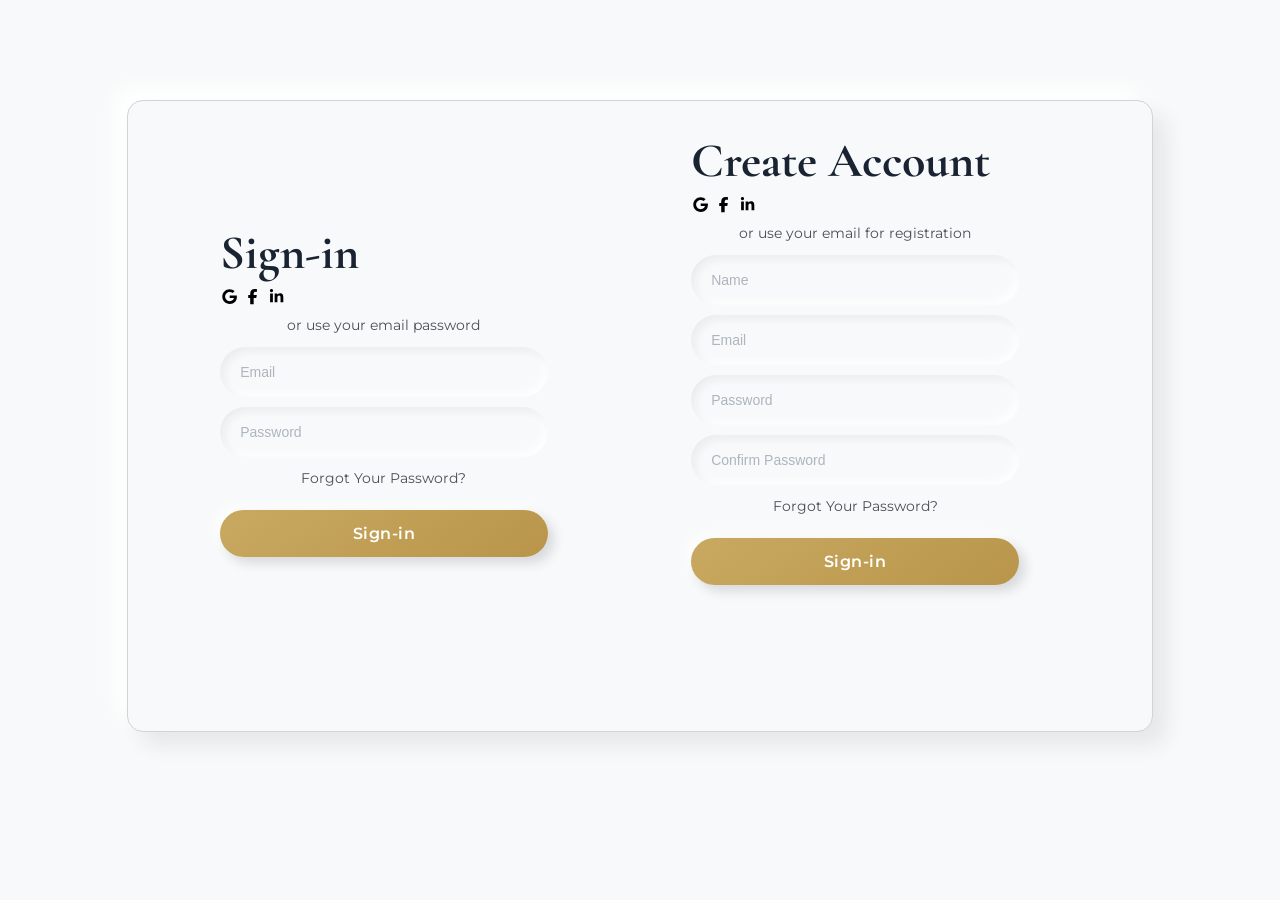
==== commit ac224b72: "Added the overlay div" ====
--- a/login.html
+++ b/login.html
@@ -14,6 +14,14 @@
   </head>
   <body>
     <div class="login-container">
+      <!-- <div class="login-cover ">
+        <h2>
+          New to us sign-up now friend
+        </h2>
+        <button class="sign-up">
+
+        </button>
+      </div> -->
       <div class="login-form-container">
         <form action="POST">
           <h1 class="no-select">Sign-in</h1>
--- a/styles.css
+++ b/styles.css
@@ -1787,14 +1787,14 @@
 @media (min-width: 176px) {
  /* body {background-color: green;} */
   .login-container{
-    width:80%;
+    position: relative;
+    overflow: hidden;
+    max-width:80%;
     min-height: 70vh;
-    display: flex;
+    display: grid;
     flex-direction: row;
-    justify-content: space-around;
-    flex-wrap: wrap;
-
-    align-items: center;
+    grid-template-columns: 5% 40% 10% 40% 5%;
+    grid-template-rows: 5% 90% 5%;
     margin: 100px auto;
     border: 1px solid lightgray;
     border-radius: var(--radius-xl);
@@ -1804,30 +1804,57 @@
   }
 
 
-
-  .login-form-container{
-    width: 30%;
-    height: auto;
-  }
+  .login-cover {
+  position: absolute;
+  z-index: 50;
+  right: 0;        
+  top: 0;
+  width: 50%;      
+  height: 100%;
+  background-color: #3d5a80;
+  border-radius: 0 var(--radius-xl) var(--radius-xl) 0; 
+  display: flex;
+  flex-direction: column;
+  justify-content: center;
+  align-items: center;
+  padding: 2rem;
+  box-sizing: border-box;
+}
+
+  .login-form-container:nth-of-type(1){
+    grid-column: 2/3;
+    grid-row: 2/3;
+    margin: auto;
+    width: 80%;
+  }
+
+  .login-form-container:nth-of-type(2){
+    grid-column: 4/5;
+    grid-row: 2/3;
+    width: 80%;
+
+  }
+
   .login-form-container p{
 text-align: center;
-margin: 15px 0;
 font-size: 0.9rem;
   }
 
   .login-form-container h1{
-margin: 20px 0 5px;
+margin: 0px 0 5px;
   }
 
   .login-form-container input{
-margin: 20px  0
+margin: 10px  0
   }
 
   .login-social-icon{
-    height: 1.3rem;
-  width: 1.3rem;
+    height: 1.2rem;
+  width: 1.2rem;
   display: inline-block;
   }
+
+
  
 }
 
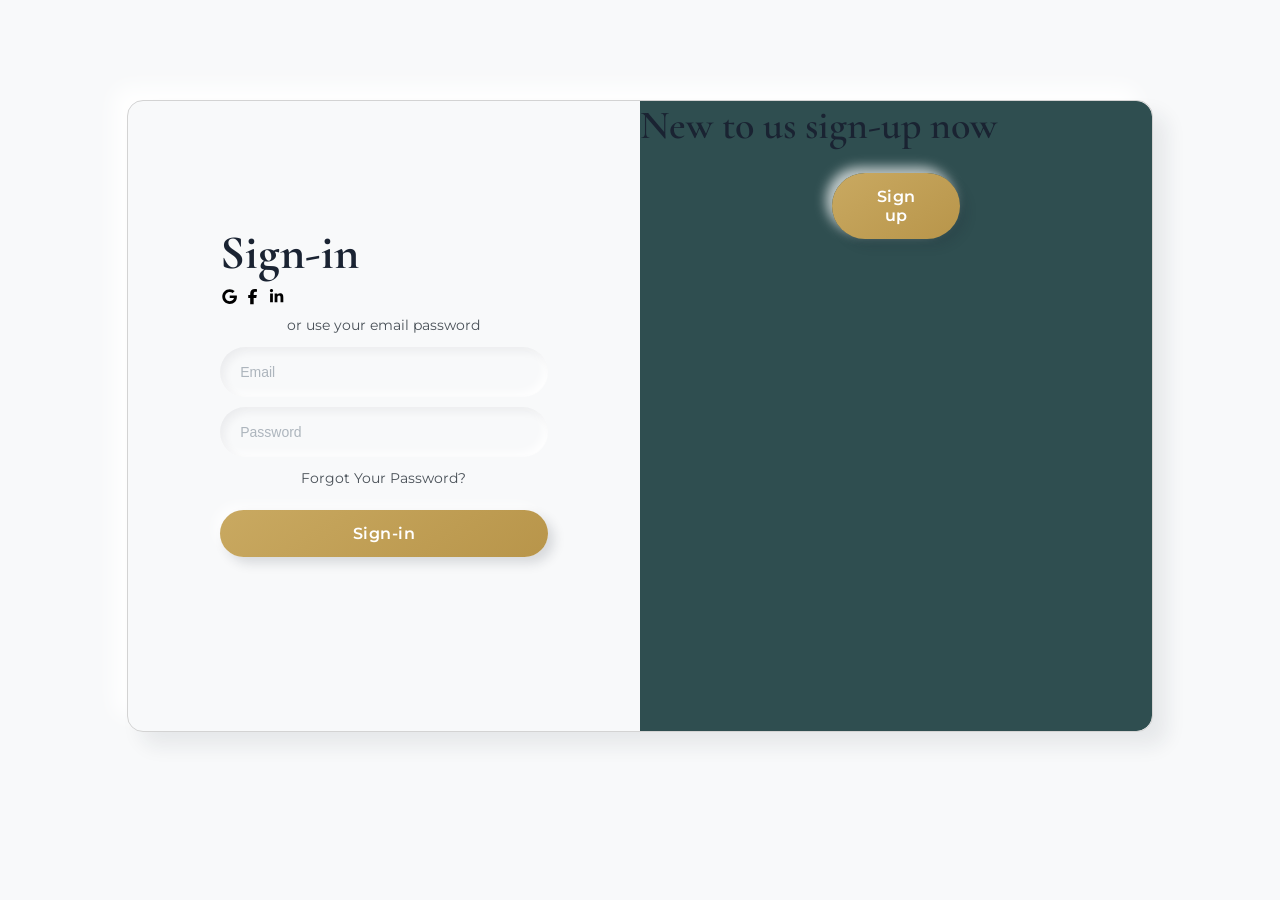
==== commit 1f59f6fa: "Added animations to the login page" ====
--- a/login.html
+++ b/login.html
@@ -14,9 +14,9 @@
   </head>
   <body>
     <div class="login-container">
-      <!-- <div class="login-cover ">
+      <!-- <div class="login-cover">
         <h2>
-          New to us sign-up now friend
+          New to us sign-up now
         </h2>
         <button class="sign-up">
 
@@ -96,6 +96,11 @@
           <button class="btn-submit-contact" type="submit">Sign-in</button>
         </form>
       </div>
+      <div class="login-cover login-cover-right">
+        <h2 class="login-cover-heading">New to us sign-up now</h2>
+        <button class="login-sign-up btn-submit-contact">Sign up</button>
+      </div>
     </div>
+    <script src="loginScript.js"></script>
   </body>
 </html>
--- a/styles.css
+++ b/styles.css
@@ -1804,22 +1804,7 @@
   }
 
 
-  .login-cover {
-  position: absolute;
-  z-index: 50;
-  right: 0;        
-  top: 0;
-  width: 50%;      
-  height: 100%;
-  background-color: #3d5a80;
-  border-radius: 0 var(--radius-xl) var(--radius-xl) 0; 
-  display: flex;
-  flex-direction: column;
-  justify-content: center;
-  align-items: center;
-  padding: 2rem;
-  box-sizing: border-box;
-}
+
 
   .login-form-container:nth-of-type(1){
     grid-column: 2/3;
@@ -1834,6 +1819,43 @@
     width: 80%;
 
   }
+
+.login-cover {
+  z-index: 50;
+  width: 100%;      
+  height: 100%;
+  background-color: #2f4e50;
+  border-radius: 0 var(--radius-xl) var(--radius-xl) 0; 
+  padding: 0rem;
+  box-sizing: border-box;
+  position: absolute;        /* ADD */
+  top: 0;                    /* ADD */
+  right: 0;                  /* ADD */
+  width: 50%;                /* ADD - match your grid column width */
+  transition: transform 0.6s ease, border-radius 0.6s ease;  /* ADD */
+}
+
+.login-cover-right {
+  transform: translateX(0%);
+  border-radius: 0 var(--radius-xl) var(--radius-xl) 0;
+}
+
+.login-cover-left {
+  transform: translateX(-100%);  /* slides to cover left side */
+  border-radius: var(--radius-xl) 0 0 var(--radius-xl);
+}
+
+.login-cover .login-sign-up{
+  z-index: 51;
+  width:25%;
+  margin: 0 auto;
+
+}
+
+.login-cover h2,
+.login-cover button {
+  transition: opacity 0.3s ease;
+}
 
   .login-form-container p{
 text-align: center;
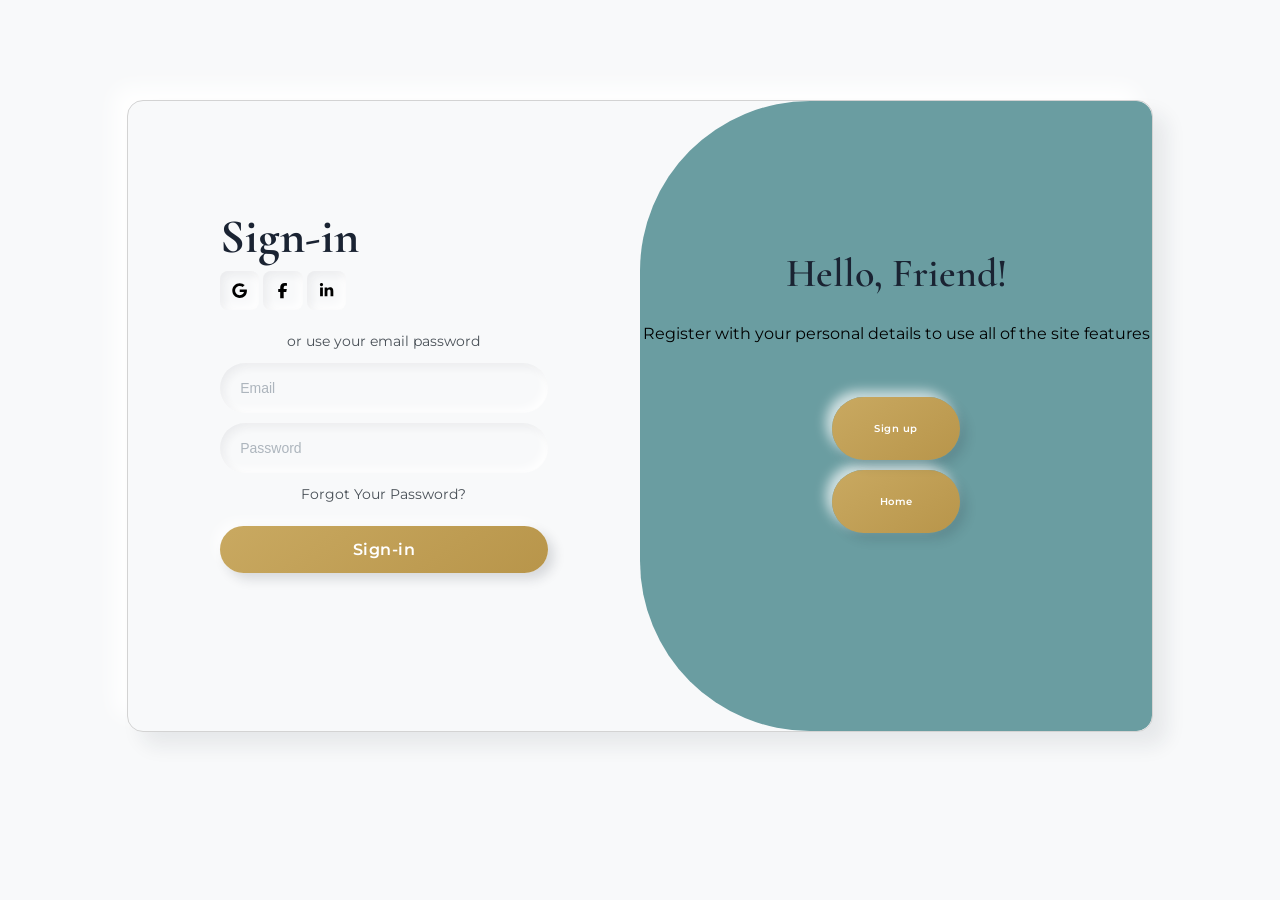
==== commit 1a3483ed: "Added somme more functiionality and styling to the login form" ====
--- a/login.html
+++ b/login.html
@@ -97,8 +97,13 @@
         </form>
       </div>
       <div class="login-cover login-cover-right">
-        <h2 class="login-cover-heading">New to us sign-up now</h2>
+        <h2 class="login-cover-heading">Hello, Friend!</h2>
+        <p class="login-cover-text">
+          Register with your personal details to use all of the site features
+        </p>
+
         <button class="login-sign-up btn-submit-contact">Sign up</button>
+        <button class="login-home-btn btn-submit-contact">Home</button>
       </div>
     </div>
     <script src="loginScript.js"></script>
--- a/styles.css
+++ b/styles.css
@@ -1824,25 +1824,28 @@
   z-index: 50;
   width: 100%;      
   height: 100%;
-  background-color: #2f4e50;
-  border-radius: 0 var(--radius-xl) var(--radius-xl) 0; 
+  background-color: #6a9da1;
   padding: 0rem;
   box-sizing: border-box;
   position: absolute;        /* ADD */
   top: 0;                    /* ADD */
   right: 0;                  /* ADD */
   width: 50%;                /* ADD - match your grid column width */
-  transition: transform 0.6s ease, border-radius 0.6s ease;  /* ADD */
+  transition: transform 0.8s ease, border-radius 1s ease-in-out;  /* ADD */
+  display: flex;
+  flex-direction: column;
+  align-items: center;
+  justify-content: center;
 }
 
 .login-cover-right {
   transform: translateX(0%);
-  border-radius: 0 var(--radius-xl) var(--radius-xl) 0;
+  border-radius: 170px var(--radius-xl) var(--radius-xl) 170px;
 }
 
 .login-cover-left {
   transform: translateX(-100%);  /* slides to cover left side */
-  border-radius: var(--radius-xl) 0 0 var(--radius-xl);
+  border-radius: var(--radius-xl) 185px 185px var(--radius-xl);
 }
 
 .login-cover .login-sign-up{
@@ -1871,9 +1874,48 @@
   }
 
   .login-social-icon{
-    height: 1.2rem;
+  height: 1.2rem;
   width: 1.2rem;
   display: inline-block;
+  background: #f8f9fa;
+  padding: 10px;
+  border: none;
+  box-shadow: inset 4px 4px 8px rgba(26, 35, 50, 0.06), 
+              inset -4px -4px 8px rgba(255, 255, 255, 0.9);
+  border-radius: var(--radius-md);
+  transition: all 0.3s ease;
+  margin-bottom: 20px;
+  }
+
+  .login-social-icon:hover{
+
+    scale:1.15;
+    color: white;
+    box-shadow: 6px 6px 12px rgba(26, 35, 50, 0.15), 
+              -6px -6px 12px rgba(255, 255, 255, 0.7);
+    
+
+  }
+
+
+  .login-cover button{
+    width: 25%;
+    height: 10%;
+    font-size: .65rem;
+    margin-top: 10px;
+
+  }
+
+  .login-cover button:first-of-type{
+    margin-top: 50px;
+    margin-bottom: 0;
+  }
+
+
+
+  .login-cover-text{
+    z-index: 55;
+    color: #000000;
   }
 
 
